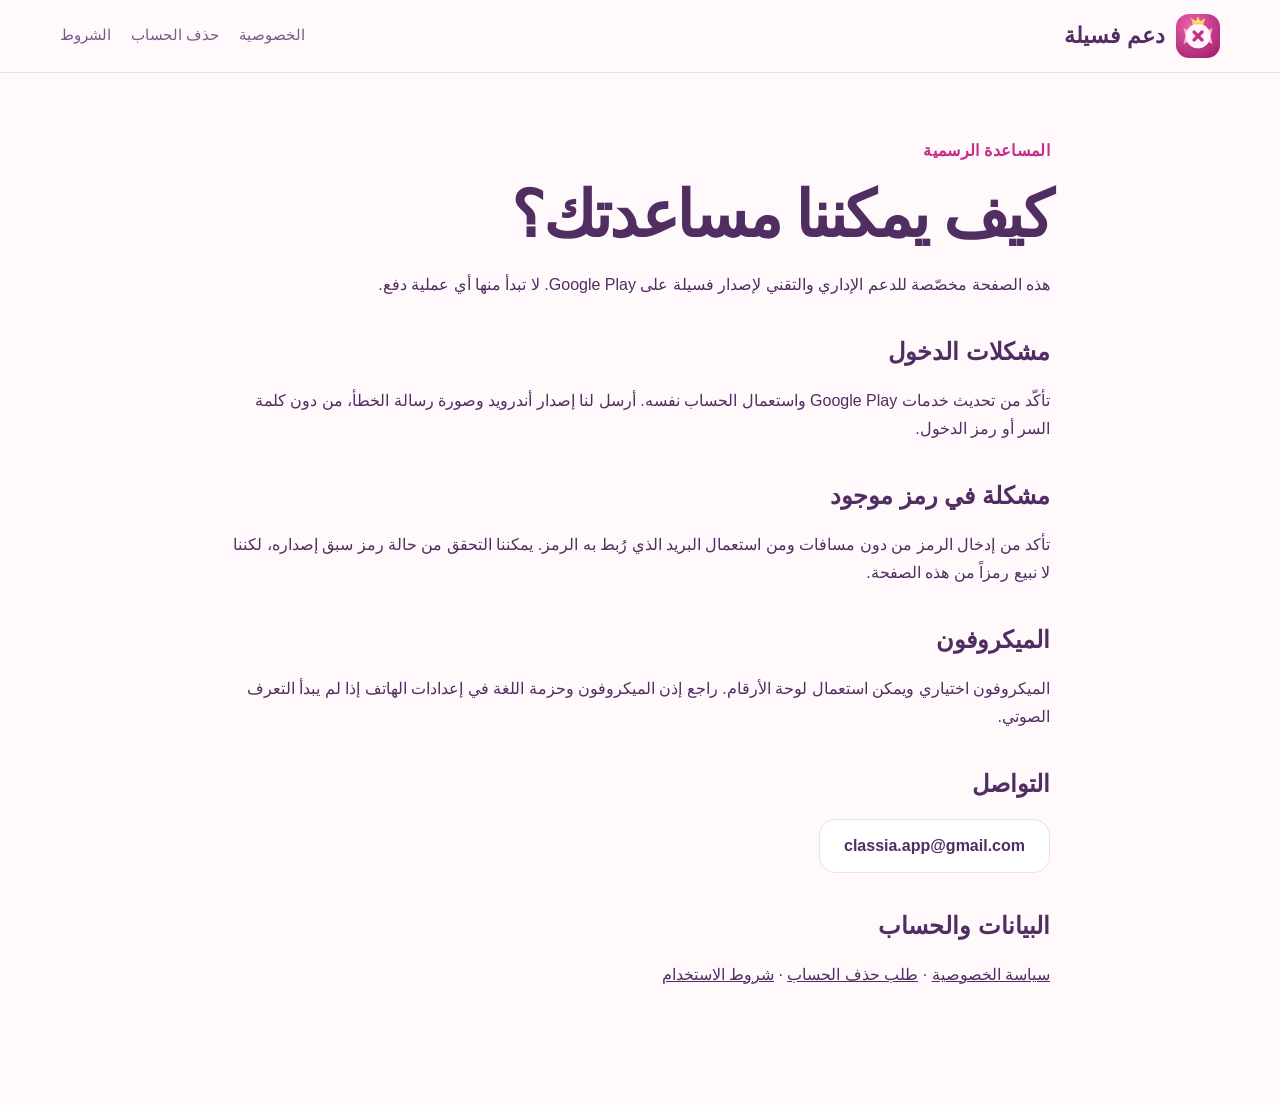
==== index.html @ fc60e1e3 "Publish Facila support and policy pages" ====
<!doctype html>
<html lang="ar" dir="rtl"><head><meta charset="utf-8"><meta name="viewport" content="width=device-width,initial-scale=1"><meta name="description" content="الدعم الرسمي لتطبيق فسيلة"><title>دعم فسيلة</title><link rel="stylesheet" href="styles.css"></head>
<body><nav class="site-nav"><div class="wrap nav-inner"><a class="brand" href="support.html"><img src="assets/icon.png" alt=""><span>دعم فسيلة</span></a><div class="nav-links"><a href="privacy.html">الخصوصية</a><a href="delete-account.html">حذف الحساب</a><a href="terms.html">الشروط</a></div></div></nav>
<main class="wrap legal"><p class="eyebrow">المساعدة الرسمية</p><h1>كيف يمكننا مساعدتك؟</h1><p>هذه الصفحة مخصّصة للدعم الإداري والتقني لإصدار فسيلة على Google Play. لا تبدأ منها أي عملية دفع.</p>
<h2>مشكلات الدخول</h2><p>تأكّد من تحديث خدمات Google Play واستعمال الحساب نفسه. أرسل لنا إصدار أندرويد وصورة رسالة الخطأ، من دون كلمة السر أو رمز الدخول.</p>
<h2>مشكلة في رمز موجود</h2><p>تأكد من إدخال الرمز من دون مسافات ومن استعمال البريد الذي رُبط به الرمز. يمكننا التحقق من حالة رمز سبق إصداره، لكننا لا نبيع رمزاً من هذه الصفحة.</p>
<h2>الميكروفون</h2><p>الميكروفون اختياري ويمكن استعمال لوحة الأرقام. راجع إذن الميكروفون وحزمة اللغة في إعدادات الهاتف إذا لم يبدأ التعرف الصوتي.</p>
<h2>التواصل</h2><p><a class="button secondary" href="mailto:classia.app@gmail.com?subject=دعم%20فسيلة">classia.app@gmail.com</a></p>
<h2>البيانات والحساب</h2><p><a href="privacy.html">سياسة الخصوصية</a> · <a href="delete-account.html">طلب حذف الحساب</a> · <a href="terms.html">شروط الاستخدام</a></p>
</main></body></html>
---- styles.css ----
:root {
  --berry: #c52c86;
  --berry-dark: #78205d;
  --pink: #ffdcee;
  --mint: #71d8c0;
  --gold: #ffcd63;
  --purple: #7652c5;
  --ink: #502e62;
  --muted: #785a88;
  --paper: #fff9fc;
  --navy: #122b43;
  --cyan: #56d8ff;
  --line: rgba(80, 46, 98, .13);
  --shadow: 0 24px 60px rgba(94, 39, 92, .14);
}

* { box-sizing: border-box; }
html { scroll-behavior: smooth; }
body {
  margin: 0;
  color: var(--ink);
  background: var(--paper);
  font-family: Tahoma, "Noto Sans Arabic", Arial, sans-serif;
  line-height: 1.75;
}
a { color: inherit; }
img { display: block; max-width: 100%; }
.wrap { width: min(1160px, calc(100% - 40px)); margin-inline: auto; }

.site-nav {
  position: sticky;
  top: 0;
  z-index: 20;
  border-bottom: 1px solid var(--line);
  background: rgba(255, 249, 252, .9);
  backdrop-filter: blur(18px);
}
.nav-inner {
  min-height: 72px;
  display: flex;
  align-items: center;
  justify-content: space-between;
  gap: 24px;
}
.brand { display: inline-flex; align-items: center; gap: 11px; text-decoration: none; font-size: 1.35rem; font-weight: 900; }
.brand img { width: 44px; height: 44px; border-radius: 13px; }
.nav-links { display: flex; gap: 20px; color: var(--muted); font-size: .92rem; }
.nav-links a { text-decoration: none; }

.hero { padding: 48px 0 72px; overflow: hidden; }
.hero-grid { display: grid; grid-template-columns: .88fr 1.12fr; gap: 44px; align-items: center; }
.eyebrow { margin: 0 0 10px; color: var(--berry); font-weight: 900; letter-spacing: .02em; }
h1, h2, h3 { line-height: 1.25; }
h1 { margin: 0; max-width: 720px; font-size: clamp(2.5rem, 6vw, 5.6rem); letter-spacing: -.04em; }
.hero-copy { margin: 20px 0 0; max-width: 590px; color: var(--muted); font-size: clamp(1.03rem, 2vw, 1.27rem); }
.actions { display: flex; flex-wrap: wrap; gap: 12px; margin-top: 28px; }
.button {
  display: inline-flex;
  align-items: center;
  justify-content: center;
  min-height: 54px;
  padding: 0 24px;
  border-radius: 17px;
  text-decoration: none;
  font-weight: 900;
}
.button.primary { color: white; background: var(--berry); box-shadow: 0 12px 28px rgba(197, 44, 134, .25); }
.button.secondary { border: 1px solid var(--line); background: white; }
.microcopy { margin-top: 12px; color: var(--muted); font-size: .85rem; }
.hero-art { position: relative; }
.hero-art::before { content: ""; position: absolute; inset: -24px; z-index: -1; border-radius: 48px; background: linear-gradient(135deg, var(--pink), #dff9ff); transform: rotate(-2deg); }
.hero-art img { width: 100%; aspect-ratio: 16 / 9; object-fit: cover; border: 8px solid white; border-radius: 34px; box-shadow: var(--shadow); }

.trust-strip { border-block: 1px solid var(--line); background: white; }
.trust-grid { display: grid; grid-template-columns: repeat(4, 1fr); }
.trust-item { padding: 22px 18px; text-align: center; border-inline-start: 1px solid var(--line); }
.trust-item:first-child { border-inline-start: 0; }
.trust-item strong { display: block; color: var(--berry-dark); font-size: 1.05rem; }
.trust-item span { color: var(--muted); font-size: .84rem; }

section { padding: 88px 0; }
.section-head { max-width: 720px; margin: 0 auto 38px; text-align: center; }
.section-head h2 { margin: 0; font-size: clamp(2rem, 4vw, 3.3rem); }
.section-head p { color: var(--muted); }
.cards { display: grid; grid-template-columns: repeat(3, 1fr); gap: 18px; }
.card { padding: 28px; border: 1px solid var(--line); border-radius: 25px; background: white; box-shadow: 0 14px 36px rgba(80, 46, 98, .07); }
.card-icon { display: grid; place-items: center; width: 50px; height: 50px; border-radius: 16px; background: var(--pink); font-size: 1.55rem; }
.card h3 { margin: 16px 0 5px; }
.card p { margin: 0; color: var(--muted); }

.screens { background: linear-gradient(180deg, #f8f0ff, #edfaff); }
.phone-row { display: grid; grid-template-columns: repeat(3, minmax(0, 1fr)); gap: 26px; align-items: center; max-width: 960px; margin: auto; }
.phone { padding: 10px; border-radius: 34px; background: #18131e; box-shadow: var(--shadow); transform: rotate(-1.6deg); }
.phone:nth-child(2) { transform: translateY(-18px); }
.phone:nth-child(3) { transform: rotate(1.6deg); }
.phone img { width: 100%; border-radius: 25px; }

.price-box { display: grid; grid-template-columns: 1fr auto; gap: 32px; align-items: center; padding: 42px; border-radius: 32px; color: white; background: linear-gradient(135deg, var(--berry-dark), var(--purple)); box-shadow: var(--shadow); }
.price-box h2 { margin: 0; font-size: clamp(2rem, 4vw, 3.5rem); }
.price-box p { margin: 10px 0 0; color: #f2dff5; }
.price-tag { min-width: 190px; padding: 18px 24px; border-radius: 22px; color: var(--ink); background: var(--gold); text-align: center; }
.price-tag strong { display: block; font-size: 1.35rem; }
.price-tag span { font-size: .86rem; }

.faq { max-width: 800px; margin: auto; }
details { border-bottom: 1px solid var(--line); padding: 20px 4px; }
summary { cursor: pointer; font-weight: 900; }
details p { color: var(--muted); }

footer { padding: 42px 0; border-top: 1px solid var(--line); background: white; }
.footer-grid { display: flex; justify-content: space-between; gap: 24px; align-items: flex-start; }
.footer-links { display: flex; flex-wrap: wrap; gap: 16px; color: var(--muted); }
.footer-note { max-width: 600px; color: var(--muted); font-size: .84rem; }

.legal { max-width: 820px; margin: 0 auto; padding: 64px 0 100px; }
.legal h1 { font-size: clamp(2.2rem, 5vw, 4.2rem); }
.legal h2 { margin-top: 38px; }
.notice { padding: 18px; border: 1px solid #e7b946; border-radius: 16px; background: #fff9df; }
.ltr { direction: ltr; text-align: left; }

@media (max-width: 820px) {
  .nav-links { display: none; }
  .hero { padding-top: 28px; }
  .hero-grid { grid-template-columns: 1fr; }
  .hero-art { order: -1; }
  .trust-grid { grid-template-columns: repeat(2, 1fr); }
  .trust-item:nth-child(3) { border-inline-start: 0; border-top: 1px solid var(--line); }
  .trust-item:nth-child(4) { border-top: 1px solid var(--line); }
  .cards { grid-template-columns: 1fr; }
  .phone-row { gap: 10px; }
  .phone { padding: 5px; border-radius: 19px; }
  .phone img { border-radius: 14px; }
  .price-box { grid-template-columns: 1fr; }
  .price-tag { min-width: 0; }
  .footer-grid { flex-direction: column; }
}

@media (max-width: 520px) {
  .wrap { width: min(100% - 24px, 1160px); }
  .hero { padding-bottom: 48px; }
  .hero-art::before { inset: -8px; border-radius: 28px; }
  .hero-art img { border-width: 4px; border-radius: 22px; }
  section { padding: 64px 0; }
  .phone-row { overflow-x: auto; grid-template-columns: repeat(3, 230px); padding: 20px 10px 38px; justify-content: start; }
  .phone:nth-child(2) { transform: none; }
  .price-box { padding: 28px 22px; }
}
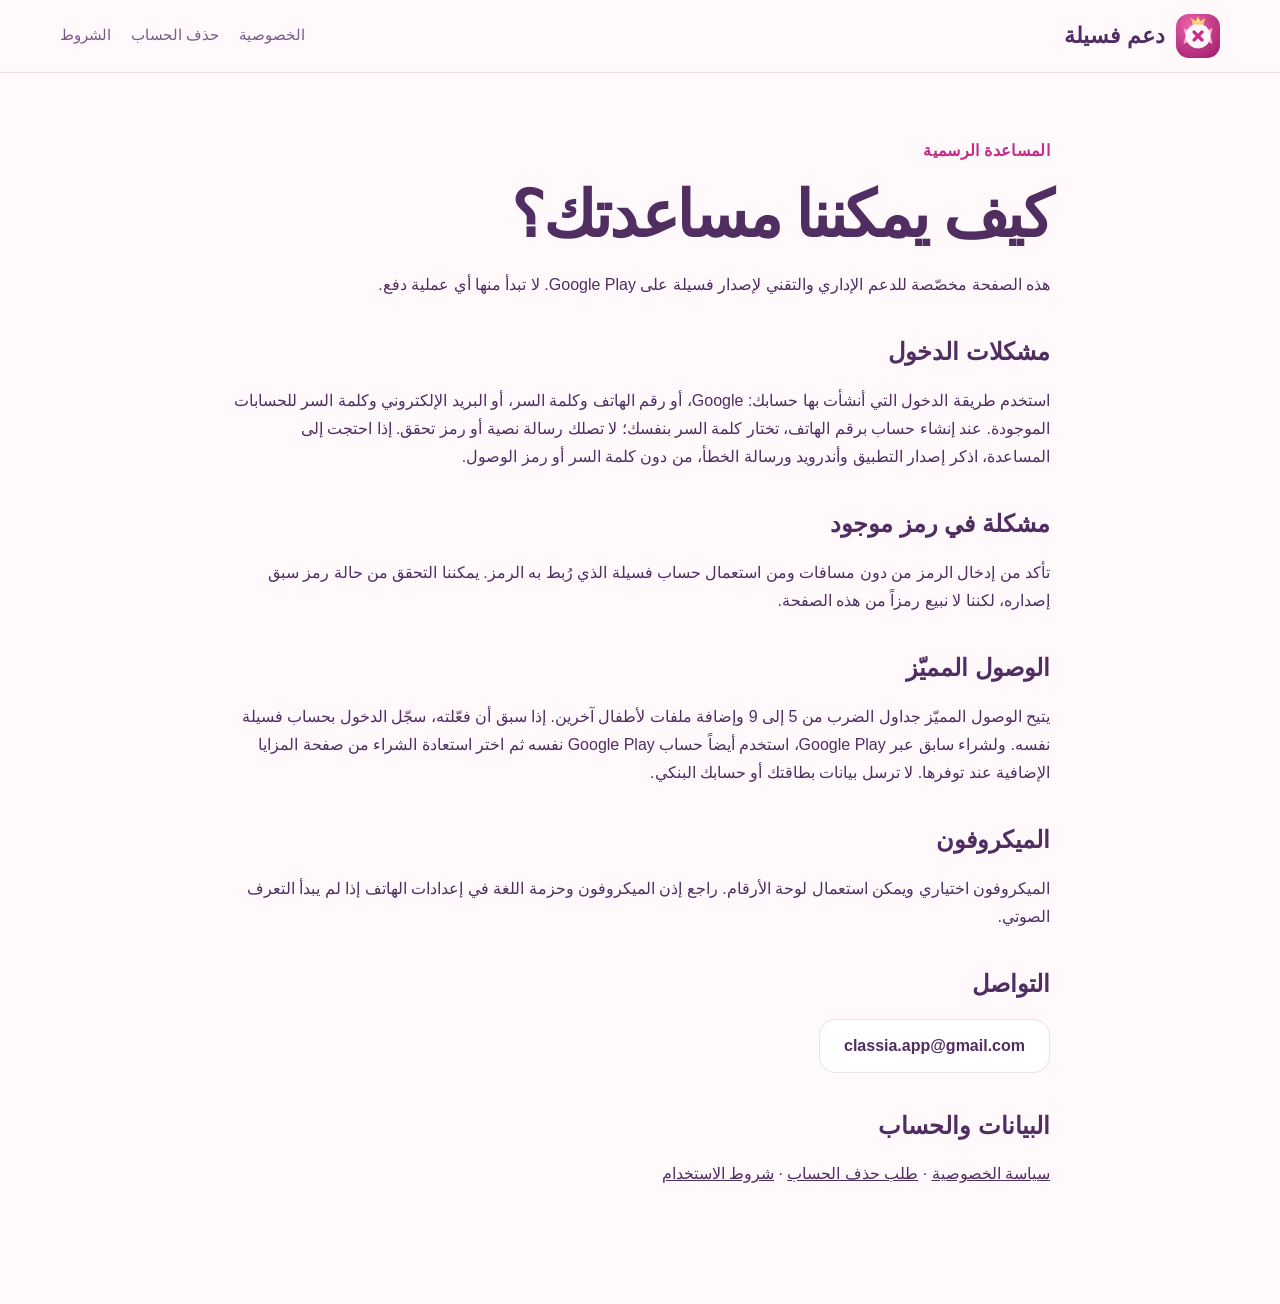
==== commit adb3fb16: "Clarify parent consent and local speech; provide verified deletion requests" ====
--- a/index.html
+++ b/index.html
@@ -1,9 +1,10 @@
 <!doctype html>
-<html lang="ar" dir="rtl"><head><meta charset="utf-8"><meta name="viewport" content="width=device-width,initial-scale=1"><meta name="description" content="الدعم الرسمي لتطبيق فسيلة"><title>دعم فسيلة</title><link rel="stylesheet" href="styles.css"></head>
+<html lang="ar" dir="rtl"><head><meta charset="utf-8"><meta name="viewport" content="width=device-width,initial-scale=1"><meta name="description" content="الدعم الرسمي لتطبيق فسيلة"><meta name="theme-color" content="#4F46E5"><title>دعم فسيلة</title><link rel="icon" type="image/png" href="assets/icon.png"><link rel="stylesheet" href="styles.css"></head>
 <body><nav class="site-nav"><div class="wrap nav-inner"><a class="brand" href="support.html"><img src="assets/icon.png" alt=""><span>دعم فسيلة</span></a><div class="nav-links"><a href="privacy.html">الخصوصية</a><a href="delete-account.html">حذف الحساب</a><a href="terms.html">الشروط</a></div></div></nav>
 <main class="wrap legal"><p class="eyebrow">المساعدة الرسمية</p><h1>كيف يمكننا مساعدتك؟</h1><p>هذه الصفحة مخصّصة للدعم الإداري والتقني لإصدار فسيلة على Google Play. لا تبدأ منها أي عملية دفع.</p>
-<h2>مشكلات الدخول</h2><p>تأكّد من تحديث خدمات Google Play واستعمال الحساب نفسه. أرسل لنا إصدار أندرويد وصورة رسالة الخطأ، من دون كلمة السر أو رمز الدخول.</p>
-<h2>مشكلة في رمز موجود</h2><p>تأكد من إدخال الرمز من دون مسافات ومن استعمال البريد الذي رُبط به الرمز. يمكننا التحقق من حالة رمز سبق إصداره، لكننا لا نبيع رمزاً من هذه الصفحة.</p>
+<h2>مشكلات الدخول</h2><p>استخدم طريقة الدخول التي أنشأت بها حسابك: Google، أو رقم الهاتف وكلمة السر، أو البريد الإلكتروني وكلمة السر للحسابات الموجودة. عند إنشاء حساب برقم الهاتف، تختار كلمة السر بنفسك؛ لا تصلك رسالة نصية أو رمز تحقق. إذا احتجت إلى المساعدة، اذكر إصدار التطبيق وأندرويد ورسالة الخطأ، من دون كلمة السر أو رمز الوصول.</p>
+<h2>مشكلة في رمز موجود</h2><p>تأكد من إدخال الرمز من دون مسافات ومن استعمال حساب فسيلة الذي رُبط به الرمز. يمكننا التحقق من حالة رمز سبق إصداره، لكننا لا نبيع رمزاً من هذه الصفحة.</p>
+<h2>الوصول المميّز</h2><p>يتيح الوصول المميّز جداول الضرب من 5 إلى 9 وإضافة ملفات لأطفال آخرين. إذا سبق أن فعّلته، سجّل الدخول بحساب فسيلة نفسه. ولشراء سابق عبر Google Play، استخدم أيضاً حساب Google Play نفسه ثم اختر استعادة الشراء من صفحة المزايا الإضافية عند توفرها. لا ترسل بيانات بطاقتك أو حسابك البنكي.</p>
 <h2>الميكروفون</h2><p>الميكروفون اختياري ويمكن استعمال لوحة الأرقام. راجع إذن الميكروفون وحزمة اللغة في إعدادات الهاتف إذا لم يبدأ التعرف الصوتي.</p>
 <h2>التواصل</h2><p><a class="button secondary" href="mailto:classia.app@gmail.com?subject=دعم%20فسيلة">classia.app@gmail.com</a></p>
 <h2>البيانات والحساب</h2><p><a href="privacy.html">سياسة الخصوصية</a> · <a href="delete-account.html">طلب حذف الحساب</a> · <a href="terms.html">شروط الاستخدام</a></p>
--- a/styles.css
+++ b/styles.css
@@ -15,6 +15,11 @@
 }
 
 * { box-sizing: border-box; }
+.deletion-form { display: grid; gap: 12px; max-width: 600px; margin-block: 24px; }
+.deletion-form input { width: 100%; padding: 14px; font: inherit; border: 1px solid var(--line); border-radius: 12px; background: white; color: var(--ink); }
+.deletion-form button { border: 0; font: inherit; cursor: pointer; }
+.deletion-form button:disabled { opacity: .6; cursor: wait; }
+#request-reference { overflow-wrap: anywhere; }
 html { scroll-behavior: smooth; }
 body {
   margin: 0;
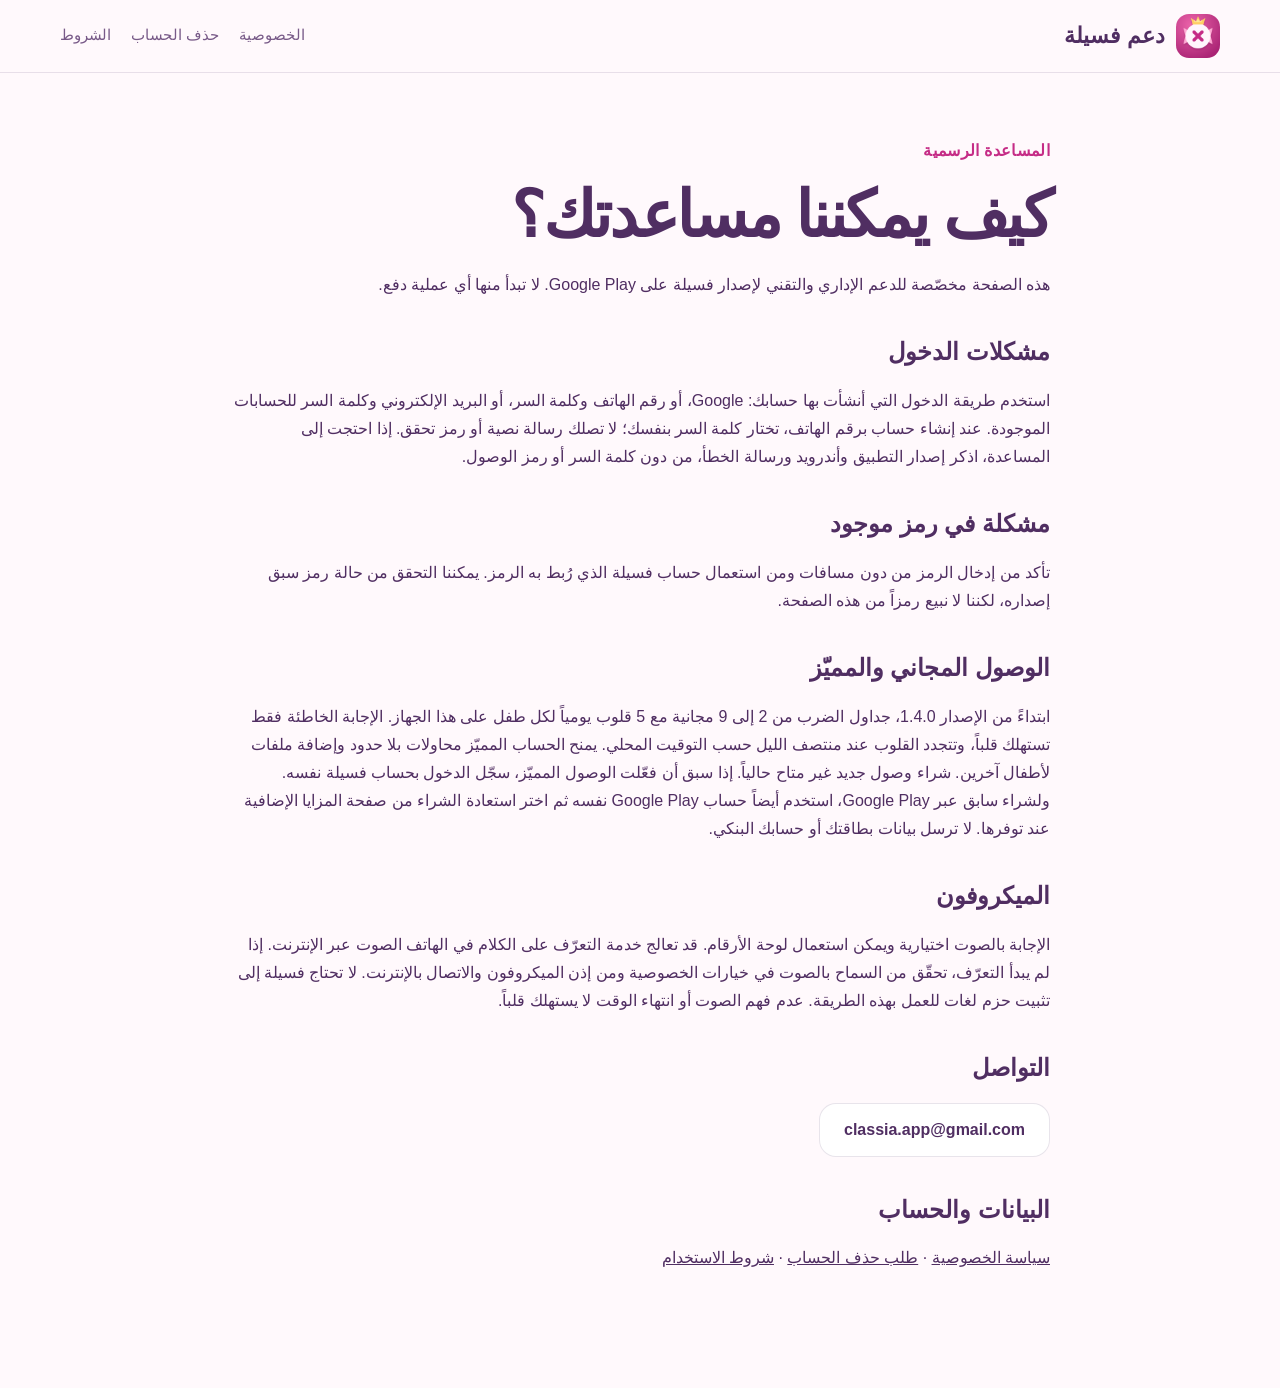
==== commit 05ae1638: "Update support for Facila 1.4.0 free tables and daily hearts" ====
--- a/index.html
+++ b/index.html
@@ -4,8 +4,8 @@
 <main class="wrap legal"><p class="eyebrow">المساعدة الرسمية</p><h1>كيف يمكننا مساعدتك؟</h1><p>هذه الصفحة مخصّصة للدعم الإداري والتقني لإصدار فسيلة على Google Play. لا تبدأ منها أي عملية دفع.</p>
 <h2>مشكلات الدخول</h2><p>استخدم طريقة الدخول التي أنشأت بها حسابك: Google، أو رقم الهاتف وكلمة السر، أو البريد الإلكتروني وكلمة السر للحسابات الموجودة. عند إنشاء حساب برقم الهاتف، تختار كلمة السر بنفسك؛ لا تصلك رسالة نصية أو رمز تحقق. إذا احتجت إلى المساعدة، اذكر إصدار التطبيق وأندرويد ورسالة الخطأ، من دون كلمة السر أو رمز الوصول.</p>
 <h2>مشكلة في رمز موجود</h2><p>تأكد من إدخال الرمز من دون مسافات ومن استعمال حساب فسيلة الذي رُبط به الرمز. يمكننا التحقق من حالة رمز سبق إصداره، لكننا لا نبيع رمزاً من هذه الصفحة.</p>
-<h2>الوصول المميّز</h2><p>يتيح الوصول المميّز جداول الضرب من 5 إلى 9 وإضافة ملفات لأطفال آخرين. إذا سبق أن فعّلته، سجّل الدخول بحساب فسيلة نفسه. ولشراء سابق عبر Google Play، استخدم أيضاً حساب Google Play نفسه ثم اختر استعادة الشراء من صفحة المزايا الإضافية عند توفرها. لا ترسل بيانات بطاقتك أو حسابك البنكي.</p>
-<h2>الميكروفون</h2><p>الميكروفون اختياري ويمكن استعمال لوحة الأرقام. راجع إذن الميكروفون وحزمة اللغة في إعدادات الهاتف إذا لم يبدأ التعرف الصوتي.</p>
+<h2>الوصول المجاني والمميّز</h2><p>ابتداءً من الإصدار 1.4.0، جداول الضرب من 2 إلى 9 مجانية مع 5 قلوب يومياً لكل طفل على هذا الجهاز. الإجابة الخاطئة فقط تستهلك قلباً، وتتجدد القلوب عند منتصف الليل حسب التوقيت المحلي. يمنح الحساب المميّز محاولات بلا حدود وإضافة ملفات لأطفال آخرين. شراء وصول جديد غير متاح حالياً. إذا سبق أن فعّلت الوصول المميّز، سجّل الدخول بحساب فسيلة نفسه. ولشراء سابق عبر Google Play، استخدم أيضاً حساب Google Play نفسه ثم اختر استعادة الشراء من صفحة المزايا الإضافية عند توفرها. لا ترسل بيانات بطاقتك أو حسابك البنكي.</p>
+<h2>الميكروفون</h2><p>الإجابة بالصوت اختيارية ويمكن استعمال لوحة الأرقام. قد تعالج خدمة التعرّف على الكلام في الهاتف الصوت عبر الإنترنت. إذا لم يبدأ التعرّف، تحقّق من السماح بالصوت في خيارات الخصوصية ومن إذن الميكروفون والاتصال بالإنترنت. لا تحتاج فسيلة إلى تثبيت حزم لغات للعمل بهذه الطريقة. عدم فهم الصوت أو انتهاء الوقت لا يستهلك قلباً.</p>
 <h2>التواصل</h2><p><a class="button secondary" href="mailto:classia.app@gmail.com?subject=دعم%20فسيلة">classia.app@gmail.com</a></p>
 <h2>البيانات والحساب</h2><p><a href="privacy.html">سياسة الخصوصية</a> · <a href="delete-account.html">طلب حذف الحساب</a> · <a href="terms.html">شروط الاستخدام</a></p>
 </main></body></html>
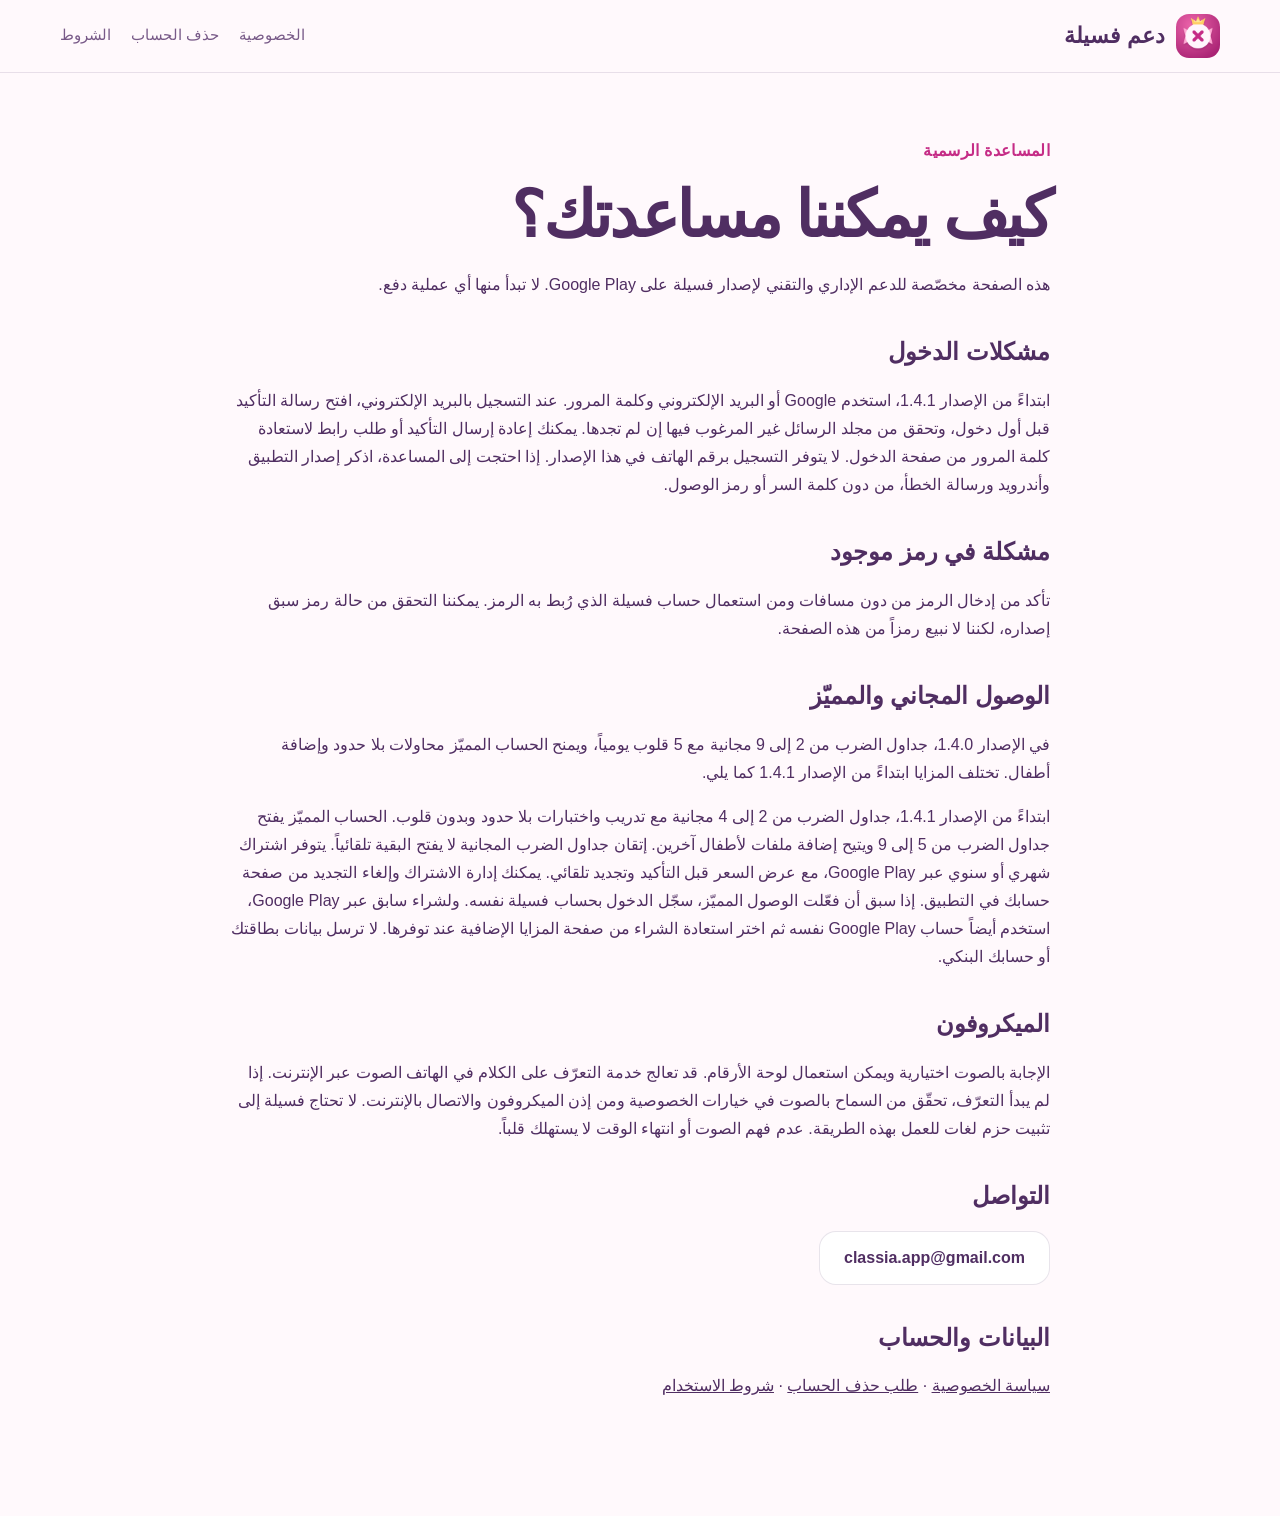
==== commit 065b476b: "Update support and subscription terms for Facila 1.4.1" ====
--- a/index.html
+++ b/index.html
@@ -2,9 +2,9 @@
 <html lang="ar" dir="rtl"><head><meta charset="utf-8"><meta name="viewport" content="width=device-width,initial-scale=1"><meta name="description" content="الدعم الرسمي لتطبيق فسيلة"><meta name="theme-color" content="#4F46E5"><title>دعم فسيلة</title><link rel="icon" type="image/png" href="assets/icon.png"><link rel="stylesheet" href="styles.css"></head>
 <body><nav class="site-nav"><div class="wrap nav-inner"><a class="brand" href="support.html"><img src="assets/icon.png" alt=""><span>دعم فسيلة</span></a><div class="nav-links"><a href="privacy.html">الخصوصية</a><a href="delete-account.html">حذف الحساب</a><a href="terms.html">الشروط</a></div></div></nav>
 <main class="wrap legal"><p class="eyebrow">المساعدة الرسمية</p><h1>كيف يمكننا مساعدتك؟</h1><p>هذه الصفحة مخصّصة للدعم الإداري والتقني لإصدار فسيلة على Google Play. لا تبدأ منها أي عملية دفع.</p>
-<h2>مشكلات الدخول</h2><p>استخدم طريقة الدخول التي أنشأت بها حسابك: Google، أو رقم الهاتف وكلمة السر، أو البريد الإلكتروني وكلمة السر للحسابات الموجودة. عند إنشاء حساب برقم الهاتف، تختار كلمة السر بنفسك؛ لا تصلك رسالة نصية أو رمز تحقق. إذا احتجت إلى المساعدة، اذكر إصدار التطبيق وأندرويد ورسالة الخطأ، من دون كلمة السر أو رمز الوصول.</p>
+<h2>مشكلات الدخول</h2><p>ابتداءً من الإصدار 1.4.1، استخدم Google أو البريد الإلكتروني وكلمة المرور. عند التسجيل بالبريد الإلكتروني، افتح رسالة التأكيد قبل أول دخول، وتحقق من مجلد الرسائل غير المرغوب فيها إن لم تجدها. يمكنك إعادة إرسال التأكيد أو طلب رابط لاستعادة كلمة المرور من صفحة الدخول. لا يتوفر التسجيل برقم الهاتف في هذا الإصدار. إذا احتجت إلى المساعدة، اذكر إصدار التطبيق وأندرويد ورسالة الخطأ، من دون كلمة السر أو رمز الوصول.</p>
 <h2>مشكلة في رمز موجود</h2><p>تأكد من إدخال الرمز من دون مسافات ومن استعمال حساب فسيلة الذي رُبط به الرمز. يمكننا التحقق من حالة رمز سبق إصداره، لكننا لا نبيع رمزاً من هذه الصفحة.</p>
-<h2>الوصول المجاني والمميّز</h2><p>ابتداءً من الإصدار 1.4.0، جداول الضرب من 2 إلى 9 مجانية مع 5 قلوب يومياً لكل طفل على هذا الجهاز. الإجابة الخاطئة فقط تستهلك قلباً، وتتجدد القلوب عند منتصف الليل حسب التوقيت المحلي. يمنح الحساب المميّز محاولات بلا حدود وإضافة ملفات لأطفال آخرين. شراء وصول جديد غير متاح حالياً. إذا سبق أن فعّلت الوصول المميّز، سجّل الدخول بحساب فسيلة نفسه. ولشراء سابق عبر Google Play، استخدم أيضاً حساب Google Play نفسه ثم اختر استعادة الشراء من صفحة المزايا الإضافية عند توفرها. لا ترسل بيانات بطاقتك أو حسابك البنكي.</p>
+<h2>الوصول المجاني والمميّز</h2><p>في الإصدار 1.4.0، جداول الضرب من 2 إلى 9 مجانية مع 5 قلوب يومياً، ويمنح الحساب المميّز محاولات بلا حدود وإضافة أطفال. تختلف المزايا ابتداءً من الإصدار 1.4.1 كما يلي.</p><p>ابتداءً من الإصدار 1.4.1، جداول الضرب من 2 إلى 4 مجانية مع تدريب واختبارات بلا حدود وبدون قلوب. الحساب المميّز يفتح جداول الضرب من 5 إلى 9 ويتيح إضافة ملفات لأطفال آخرين. إتقان جداول الضرب المجانية لا يفتح البقية تلقائياً. يتوفر اشتراك شهري أو سنوي عبر Google Play، مع عرض السعر قبل التأكيد وتجديد تلقائي. يمكنك إدارة الاشتراك وإلغاء التجديد من صفحة حسابك في التطبيق. إذا سبق أن فعّلت الوصول المميّز، سجّل الدخول بحساب فسيلة نفسه. ولشراء سابق عبر Google Play، استخدم أيضاً حساب Google Play نفسه ثم اختر استعادة الشراء من صفحة المزايا الإضافية عند توفرها. لا ترسل بيانات بطاقتك أو حسابك البنكي.</p>
 <h2>الميكروفون</h2><p>الإجابة بالصوت اختيارية ويمكن استعمال لوحة الأرقام. قد تعالج خدمة التعرّف على الكلام في الهاتف الصوت عبر الإنترنت. إذا لم يبدأ التعرّف، تحقّق من السماح بالصوت في خيارات الخصوصية ومن إذن الميكروفون والاتصال بالإنترنت. لا تحتاج فسيلة إلى تثبيت حزم لغات للعمل بهذه الطريقة. عدم فهم الصوت أو انتهاء الوقت لا يستهلك قلباً.</p>
 <h2>التواصل</h2><p><a class="button secondary" href="mailto:classia.app@gmail.com?subject=دعم%20فسيلة">classia.app@gmail.com</a></p>
 <h2>البيانات والحساب</h2><p><a href="privacy.html">سياسة الخصوصية</a> · <a href="delete-account.html">طلب حذف الحساب</a> · <a href="terms.html">شروط الاستخدام</a></p>
